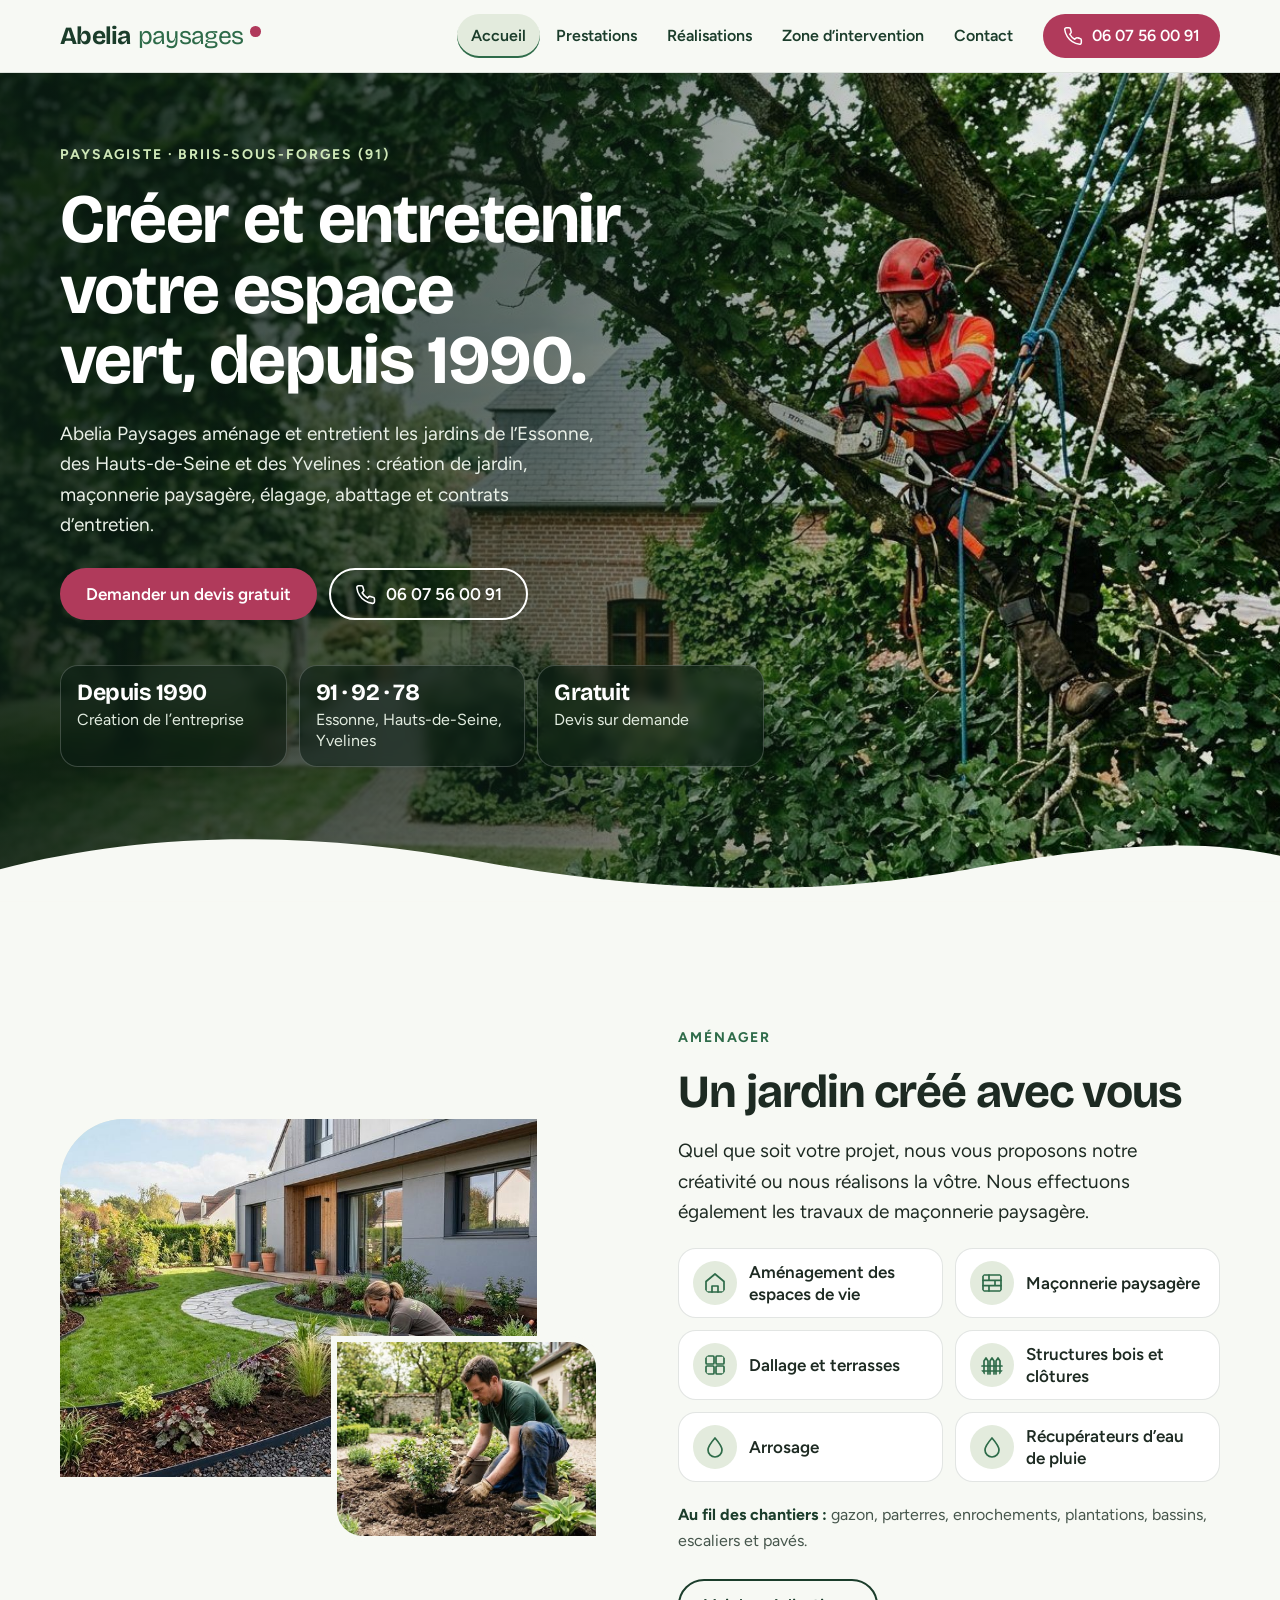
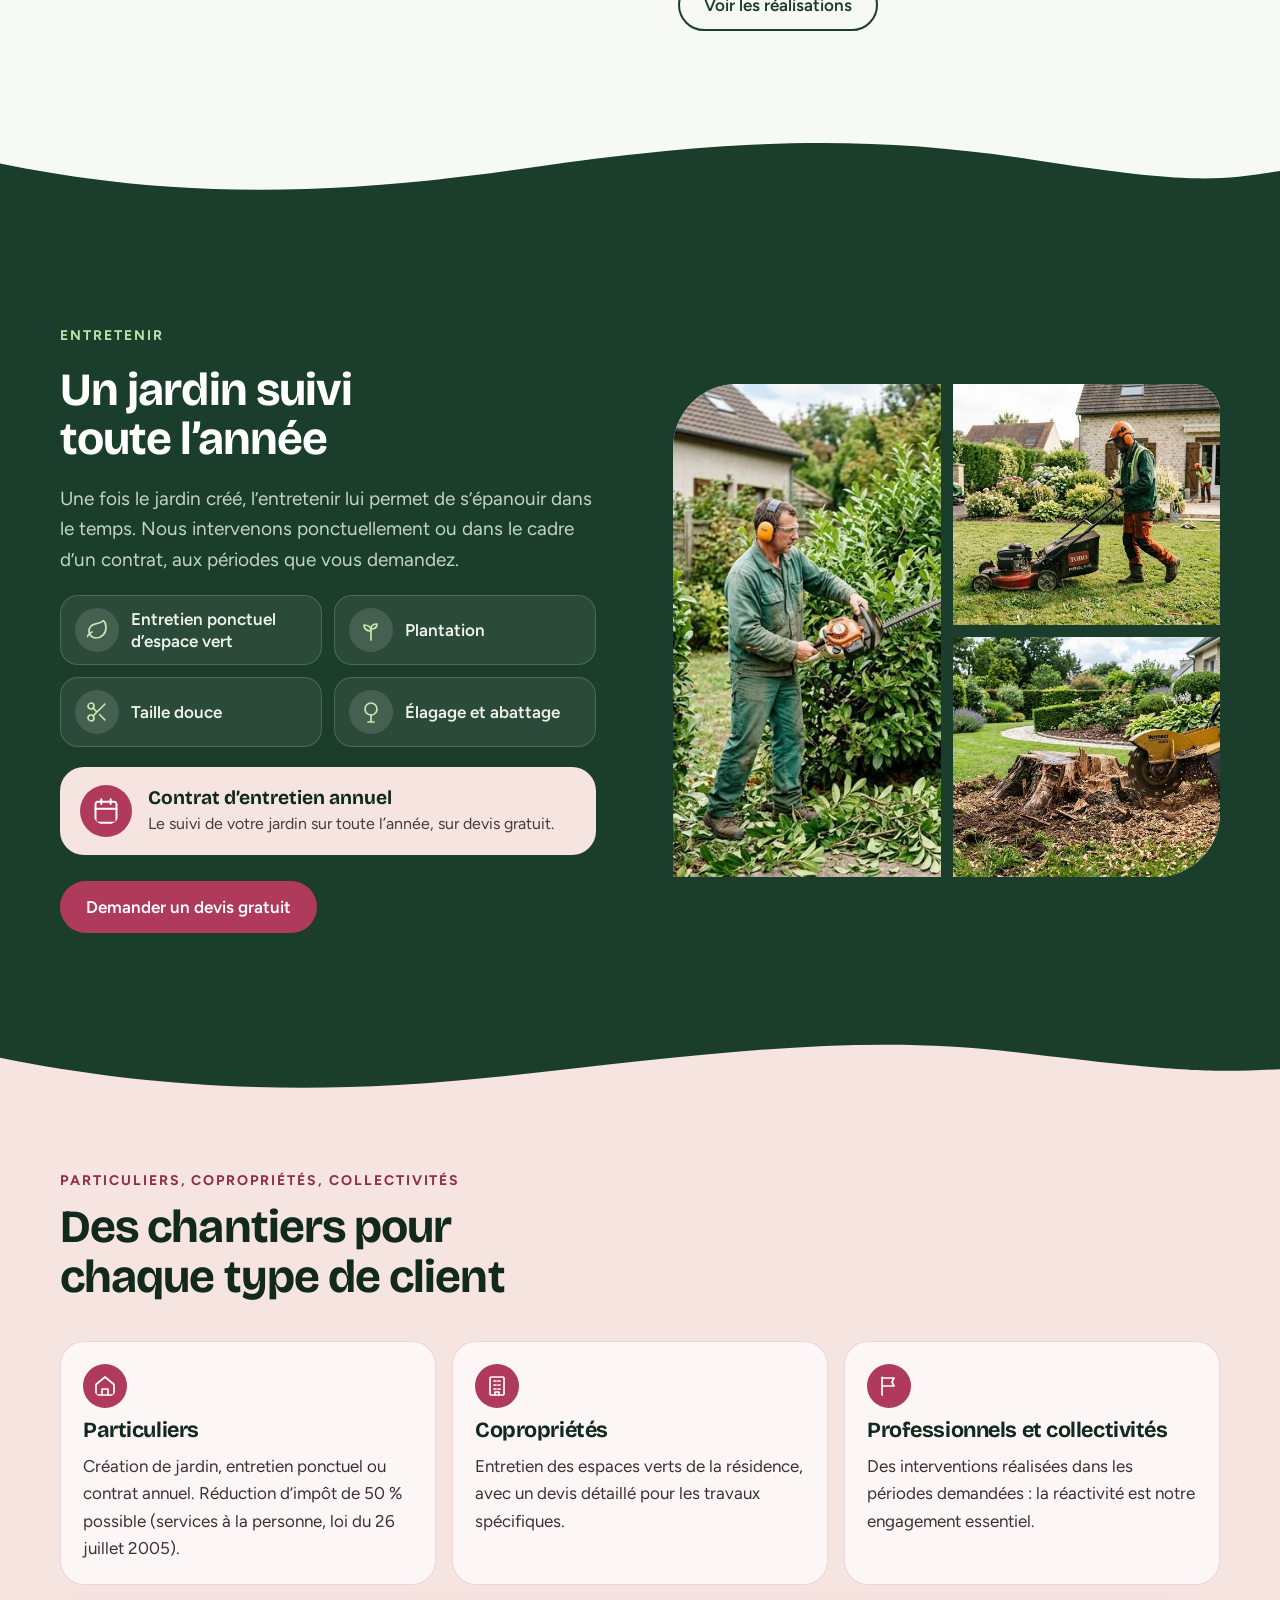
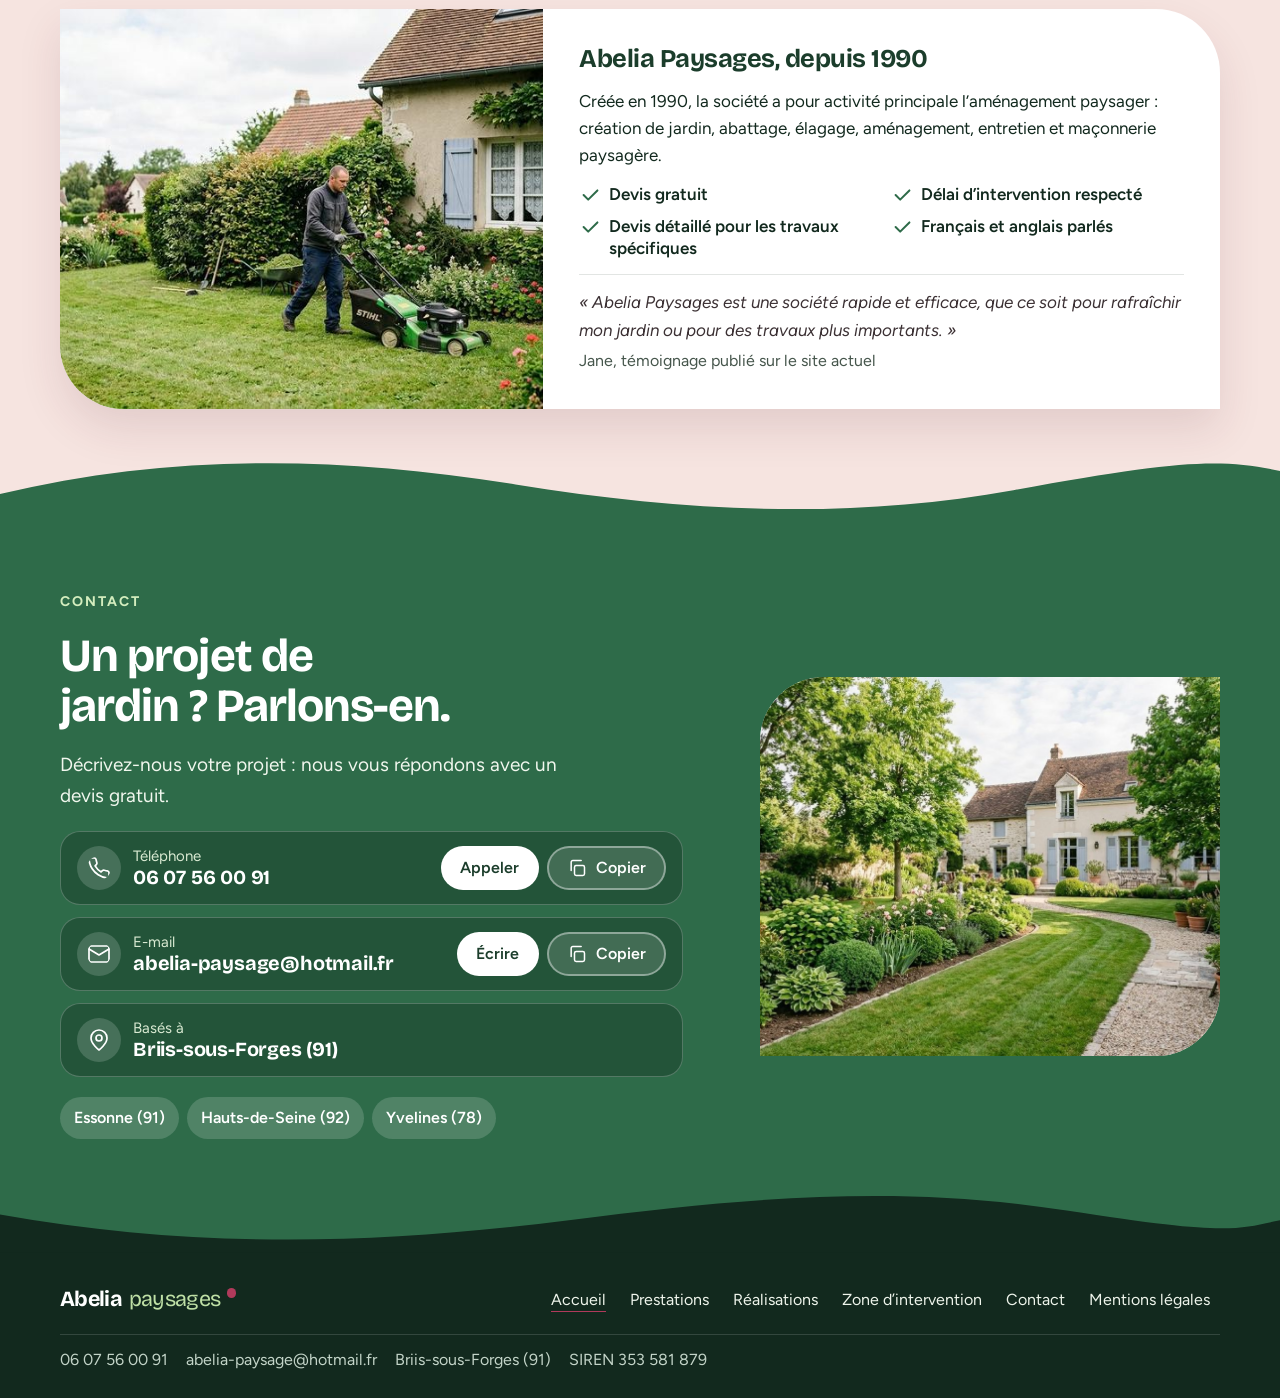
==== index.html @ 3647a084 "Maquette complète Abelia Paysages : 6 pages, CSS/JS partagés, images optimisées, générateur outils/b" ====
<!doctype html>
<html lang="fr">
<head>
<meta charset="utf-8">
<meta name="viewport" content="width=device-width,initial-scale=1">
<title>Abelia Paysages | Paysagiste à Briis-sous-Forges (91) depuis 1990</title>
<meta name="description" content="Abelia Paysages, paysagiste à Briis-sous-Forges (91) depuis 1990 : création de jardin, maçonnerie paysagère, entretien, élagage et abattage en Essonne, Hauts-de-Seine et Yvelines.">
<link rel="icon" href="favicon.svg" type="image/svg+xml">
<link rel="preconnect" href="https://fonts.googleapis.com">
<link rel="preconnect" href="https://fonts.gstatic.com" crossorigin>
<link rel="stylesheet" href="https://fonts.googleapis.com/css2?family=Bricolage+Grotesque:opsz,wght@12..96,400..800&amp;family=Figtree:wght@400;500;600;700&amp;display=swap">
<link rel="stylesheet" href="style.css">
</head>
<body>
<svg width="0" height="0" style="position:absolute" aria-hidden="true" focusable="false">
  <symbol id="i-phone" viewBox="0 0 24 24"><path d="M22 16.9v3a2 2 0 0 1-2.2 2 19.8 19.8 0 0 1-8.6-3.1 19.5 19.5 0 0 1-6-6A19.8 19.8 0 0 1 2.1 4.2 2 2 0 0 1 4.1 2h3a2 2 0 0 1 2 1.7c.1 1 .4 1.9.7 2.8a2 2 0 0 1-.5 2.1L8.1 9.9a16 16 0 0 0 6 6l1.3-1.3a2 2 0 0 1 2.1-.4c.9.3 1.8.6 2.8.7a2 2 0 0 1 1.7 2z"/></symbol>
  <symbol id="i-mail" viewBox="0 0 24 24"><rect x="2" y="4" width="20" height="16" rx="2"/><path d="m22 7-10 6L2 7"/></symbol>
  <symbol id="i-pin" viewBox="0 0 24 24"><path d="M20 10c0 6-8 12-8 12S4 16 4 10a8 8 0 0 1 16 0z"/><circle cx="12" cy="10" r="3"/></symbol>
  <symbol id="i-drop" viewBox="0 0 24 24"><path d="M12 22a7 7 0 0 0 7-7c0-4-7-12-7-12S5 11 5 15a7 7 0 0 0 7 7z"/></symbol>
  <symbol id="i-tree" viewBox="0 0 24 24"><circle cx="12" cy="9" r="6"/><path d="M12 15v7M9 22h6"/></symbol>
  <symbol id="i-sprout" viewBox="0 0 24 24"><path d="M12 22v-9"/><path d="M12 13c0-4-3-6-7-6 0 4 3 6 7 6z"/><path d="M12 11c0-3 2-5 6-5 0 3-2 5-6 5z"/></symbol>
  <symbol id="i-bricks" viewBox="0 0 24 24"><rect x="3" y="4" width="18" height="16" rx="1"/><path d="M3 9.3h18M3 14.7h18M9 4v5.3M15 9.3v5.4M9 14.7V20"/></symbol>
  <symbol id="i-tiles" viewBox="0 0 24 24"><rect x="3" y="3" width="8" height="8" rx="1"/><rect x="13" y="3" width="8" height="8" rx="1"/><rect x="3" y="13" width="8" height="8" rx="1"/><rect x="13" y="13" width="8" height="8" rx="1"/></symbol>
  <symbol id="i-fence" viewBox="0 0 24 24"><path d="M4 21V8l2-3 2 3v13M10 21V8l2-3 2 3v13M16 21V8l2-3 2 3v13M2 13h20M2 18h20"/></symbol>
  <symbol id="i-house" viewBox="0 0 24 24"><path d="M3 10.5 12 3l9 7.5V21H3z"/><path d="M9 21v-6h6v6"/></symbol>
  <symbol id="i-scissors" viewBox="0 0 24 24"><circle cx="6" cy="6" r="3"/><circle cx="6" cy="18" r="3"/><path d="M20 4 8.1 15.9M14.5 14.5 20 20M8.1 8.1 12 12"/></symbol>
  <symbol id="i-leaf" viewBox="0 0 24 24"><path d="M11 20A7 7 0 0 1 9.8 6.1C15.5 5 17 4.5 19 2c1 2 2 4.2 2 8 0 5.5-4.8 10-10 10z"/><path d="M2 21c0-3 1.9-5.6 5-7"/></symbol>
  <symbol id="i-cal" viewBox="0 0 24 24"><rect x="3" y="4" width="18" height="18" rx="2"/><path d="M16 2v4M8 2v4M3 10h18"/></symbol>
  <symbol id="i-check" viewBox="0 0 24 24"><path d="m5 12 5 5L20 7"/></symbol>
  <symbol id="i-copy" viewBox="0 0 24 24"><rect x="9" y="9" width="12" height="12" rx="2"/><path d="M5 15V5a2 2 0 0 1 2-2h10"/></symbol>
  <symbol id="i-arrow" viewBox="0 0 24 24"><path d="M5 12h14M13 6l6 6-6 6"/></symbol>
  <symbol id="i-building" viewBox="0 0 24 24"><rect x="5" y="3" width="14" height="18" rx="1"/><path d="M9 7h2M13 7h2M9 11h2M13 11h2M9 15h2M13 15h2M10 21v-3h4v3"/></symbol>
  <symbol id="i-flag" viewBox="0 0 24 24"><path d="M5 22V3M5 4h12l-2 4 2 4H5"/></symbol>
</svg>

<header class="hdr">
  <div class="wrap hdr__in">
    <a class="logo" href="https://webaunet.github.io/ABELIA-PAYSAGES/" aria-label="Abelia Paysages, accueil"><b>Abelia</b><span>paysages</span><i aria-hidden="true"></i></a>
    <nav class="nav" id="nav" aria-label="Navigation principale">
      <a href="index.html" aria-current="page">Accueil</a>
      <a href="prestations.html">Prestations</a>
      <a href="realisations.html">Réalisations</a>
      <a href="zone-intervention.html">Zone d’intervention</a>
      <a href="contact.html">Contact</a>
    </nav>
    <a class="btn btn--rose btn--sm hdr__cta" href="tel:+33607560091" aria-label="Appeler Abelia Paysages au 06 07 56 00 91">
      <svg class="ico" aria-hidden="true"><use href="#i-phone"/></svg><span class="cta-num">06 07 56 00 91</span><span class="cta-lbl">Appeler</span>
    </a>
    <button class="burger" id="burger" type="button" aria-expanded="false" aria-controls="nav" aria-label="Ouvrir le menu"><span></span></button>
  </div>
</header>

<main id="accueil">
  <!-- 1. Hero -->
  <section class="hero" aria-labelledby="h1">
    <img class="hero__img" src="images/hero-elagage-chene.jpg" width="1376" height="768" fetchpriority="high" alt="Un élagueur-grimpeur casqué, en tenue orange et encordé, tronçonne une branche dans un grand chêne au-dessus d’un jardin résidentiel.">
    <div class="wrap hero__in">
      <div class="hero__copy">
        <p class="eyebrow">Paysagiste · Briis-sous-Forges (91)</p>
        <h1 id="h1">Créer et entretenir votre espace vert, depuis 1990.</h1>
        <p class="lead">Abelia Paysages aménage et entretient les jardins de l’Essonne, des Hauts-de-Seine et des Yvelines : création de jardin, maçonnerie paysagère, élagage, abattage et contrats d’entretien.</p>
        <div class="actions">
          <a class="btn btn--rose" href="#contact">Demander un devis gratuit</a>
          <a class="btn btn--line" href="tel:+33607560091"><svg class="ico" aria-hidden="true"><use href="#i-phone"/></svg>06 07 56 00 91</a>
        </div>
      </div>
      <ul class="facts" aria-label="L’entreprise en bref">
        <li class="fact"><b>Depuis 1990</b><span>Création de l’entreprise</span></li>
        <li class="fact"><b>91 · 92 · 78</b><span>Essonne, Hauts-de-Seine, Yvelines</span></li>
        <li class="fact"><b>Gratuit</b><span>Devis sur demande</span></li>
      </ul>
    </div>
    <svg class="wave" viewBox="0 0 1440 80" preserveAspectRatio="none" aria-hidden="true"><path d="M0 46C170 6 350 6 540 38s370 38 550 8 270-30 350-14V80H0z"/></svg>
  </section>

  <!-- 2. Aménager -->
  <section class="sec s-amenager" id="amenager" aria-labelledby="h-amenager">
    <div class="wrap split">
      <div class="stack">
        <figure class="photo stack__main" style="margin:0"><img src="images/creation-espace-vert.jpg" width="1000" height="545" loading="lazy" alt="Une paysagiste plante dans un massif bordé d’une allée de gravier et d’une pelouse aux contours courbes, devant une maison contemporaine."></figure>
        <figure class="photo stack__small" style="margin:0"><img src="images/plantation.jpg" width="800" height="437" loading="lazy" alt="Un jardinier met en terre un arbuste dans un massif, avec des gants de travail et une plante vivace à ses côtés."></figure>
      </div>
      <div class="copy">
        <p class="eyebrow">Aménager</p>
        <h2 id="h-amenager">Un jardin créé avec vous</h2>
        <p class="lead">Quel que soit votre projet, nous vous proposons notre créativité ou nous réalisons la vôtre. Nous effectuons également les travaux de maçonnerie paysagère.</p>
        <ul class="tiles">
          <li class="tile"><svg class="ico" aria-hidden="true"><use href="#i-house"/></svg>Aménagement des espaces de vie</li>
          <li class="tile"><svg class="ico" aria-hidden="true"><use href="#i-bricks"/></svg>Maçonnerie paysagère</li>
          <li class="tile"><svg class="ico" aria-hidden="true"><use href="#i-tiles"/></svg>Dallage et terrasses</li>
          <li class="tile"><svg class="ico" aria-hidden="true"><use href="#i-fence"/></svg>Structures bois et clôtures</li>
          <li class="tile"><svg class="ico" aria-hidden="true"><use href="#i-drop"/></svg>Arrosage</li>
          <li class="tile"><svg class="ico" aria-hidden="true"><use href="#i-drop"/></svg>Récupérateurs d’eau de pluie</li>
        </ul>
        <p class="also"><b>Au fil des chantiers :</b> gazon, parterres, enrochements, plantations, bassins, escaliers et pavés.</p>
        <div class="actions">
          <a class="btn btn--ink" href="realisations.html">Voir les réalisations</a>
        </div>
      </div>
    </div>
    <svg class="wave" viewBox="0 0 1440 80" preserveAspectRatio="none" aria-hidden="true"><path d="M0 40C200 78 380 74 600 44s380-34 560-8 210 22 280 12V80H0z"/></svg>
  </section>

  <!-- 3. Entretenir -->
  <section class="sec s-entretenir on-dark" id="entretenir" aria-labelledby="h-entretenir">
    <div class="wrap split">
      <div class="copy">
        <p class="eyebrow">Entretenir</p>
        <h2 id="h-entretenir">Un jardin suivi toute l’année</h2>
        <p class="lead">Une fois le jardin créé, l’entretenir lui permet de s’épanouir dans le temps. Nous intervenons ponctuellement ou dans le cadre d’un contrat, aux périodes que vous demandez.</p>
        <ul class="tiles">
          <li class="tile"><svg class="ico" aria-hidden="true"><use href="#i-leaf"/></svg>Entretien ponctuel d’espace vert</li>
          <li class="tile"><svg class="ico" aria-hidden="true"><use href="#i-sprout"/></svg>Plantation</li>
          <li class="tile"><svg class="ico" aria-hidden="true"><use href="#i-scissors"/></svg>Taille douce</li>
          <li class="tile"><svg class="ico" aria-hidden="true"><use href="#i-tree"/></svg>Élagage et abattage</li>
        </ul>
        <div class="contract">
          <svg class="ico" aria-hidden="true"><use href="#i-cal"/></svg>
          <div><b>Contrat d’entretien annuel</b><span>Le suivi de votre jardin sur toute l’année, sur devis gratuit.</span></div>
        </div>
        <div class="actions">
          <a class="btn btn--rose" href="#contact">Demander un devis gratuit</a>
        </div>
      </div>
      <div class="mosaic">
        <figure class="photo" style="margin:0"><img src="images/taille-haies.jpg" width="800" height="597" loading="lazy" alt="Un jardinier équipé d’un casque antibruit taille une haie de laurier au taille-haie, une maison en pierre en arrière-plan."></figure>
        <figure class="photo" style="margin:0"><img src="images/entretien-general.jpg" width="800" height="447" loading="lazy" alt="Un jardinier en tenue de protection tond une pelouse devant une maison en pierre ; des tondeuses autoportées attendent plus loin."></figure>
        <figure class="photo" style="margin:0"><img src="images/dessouchage.jpg" width="800" height="436" loading="lazy" alt="Une souche d’arbre est broyée par une machine jaune au milieu d’un jardin fleuri, un ouvrier en gilet jaune à côté."></figure>
      </div>
    </div>
    <svg class="wave" viewBox="0 0 1440 80" preserveAspectRatio="none" aria-hidden="true"><path d="M0 34c160 30 340 42 560 20s400-46 580-26 220 22 300 18V80H0z"/></svg>
  </section>

  <!-- 4. Pour qui / À propos -->
  <section class="sec s-pour" id="a-propos" aria-labelledby="h-pour">
    <div class="wrap">
      <div class="head">
        <p class="eyebrow">Particuliers, copropriétés, collectivités</p>
        <h2 id="h-pour">Des chantiers pour chaque type de client</h2>
      </div>
      <ul class="cards">
        <li class="card"><svg class="ico" aria-hidden="true"><use href="#i-house"/></svg><h3>Particuliers</h3><p>Création de jardin, entretien ponctuel ou contrat annuel. Réduction d’impôt de 50 % possible (services à la personne, loi du 26 juillet 2005).</p></li>
        <li class="card"><svg class="ico" aria-hidden="true"><use href="#i-building"/></svg><h3>Copropriétés</h3><p>Entretien des espaces verts de la résidence, avec un devis détaillé pour les travaux spécifiques.</p></li>
        <li class="card"><svg class="ico" aria-hidden="true"><use href="#i-flag"/></svg><h3>Professionnels et collectivités</h3><p>Des interventions réalisées dans les périodes demandées : la réactivité est notre engagement essentiel.</p></li>
      </ul>
      <article class="about">
        <figure class="photo" style="margin:0"><img src="images/tonte.jpg" width="800" height="447" loading="lazy" alt="Un jardinier tond une pelouse bordée de massifs fleuris, devant une maison aux volets bleus."></figure>
        <div class="about__body">
          <h3>Abelia Paysages, depuis 1990</h3>
          <p>Créée en 1990, la société a pour activité principale l’aménagement paysager : création de jardin, abattage, élagage, aménagement, entretien et maçonnerie paysagère.</p>
          <ul class="checks">
            <li><svg class="ico" aria-hidden="true"><use href="#i-check"/></svg>Devis gratuit</li>
            <li><svg class="ico" aria-hidden="true"><use href="#i-check"/></svg>Délai d’intervention respecté</li>
            <li><svg class="ico" aria-hidden="true"><use href="#i-check"/></svg>Devis détaillé pour les travaux spécifiques</li>
            <li><svg class="ico" aria-hidden="true"><use href="#i-check"/></svg>Français et anglais parlés</li>
          </ul>
          <blockquote class="quote">
            <p>« Abelia Paysages est une société rapide et efficace, que ce soit pour rafraîchir mon jardin ou pour des travaux plus importants. »</p>
            <footer>Jane, témoignage publié sur le site actuel</footer>
          </blockquote>
        </div>
      </article>
    </div>
    <svg class="wave" viewBox="0 0 1440 80" preserveAspectRatio="none" aria-hidden="true"><path d="M0 50C190 8 380 10 580 40s380 36 560 6 230-34 300-20V80H0z"/></svg>
  </section>

  <!-- 5. Contact -->
  <section class="sec s-contact on-dark" id="contact" aria-labelledby="h-contact" style="min-height:auto">
    <div class="wrap split">
      <div class="copy">
        <p class="eyebrow">Contact</p>
        <h2 id="h-contact">Un projet de jardin&nbsp;? Parlons-en.</h2>
        <p class="lead">Décrivez-nous votre projet : nous vous répondons avec un devis gratuit.</p>
        <div class="lines">
          <div class="line">
            <div class="line__id"><svg class="ico" aria-hidden="true"><use href="#i-phone"/></svg><div><small>Téléphone</small><strong id="tel-txt">06 07 56 00 91</strong></div></div>
            <div class="line__act">
              <a class="btn btn--white btn--sm" href="tel:+33607560091">Appeler</a>
              <button class="btn btn--glass btn--sm" type="button" data-copy="06 07 56 00 91" data-label="Copier"><svg class="ico" aria-hidden="true"><use href="#i-copy"/></svg><span>Copier</span></button>
            </div>
          </div>
          <div class="line">
            <div class="line__id"><svg class="ico" aria-hidden="true"><use href="#i-mail"/></svg><div><small>E-mail</small><strong>abelia-paysage@hotmail.fr</strong></div></div>
            <div class="line__act">
              <a class="btn btn--white btn--sm" href="mailto:abelia-paysage@hotmail.fr?subject=Demande%20de%20devis&amp;body=Bonjour%2C%0A%0AJe%20souhaite%20un%20devis%20pour%20%3A%0A%0ACommune%20%3A%0AT%C3%A9l%C3%A9phone%20%3A%0A">Écrire</a>
              <button class="btn btn--glass btn--sm" type="button" data-copy="abelia-paysage@hotmail.fr" data-label="Copier"><svg class="ico" aria-hidden="true"><use href="#i-copy"/></svg><span>Copier</span></button>
            </div>
          </div>
          <div class="line">
            <div class="line__id"><svg class="ico" aria-hidden="true"><use href="#i-pin"/></svg><div><small>Basés à</small><strong>Briis-sous-Forges (91)</strong></div></div>
          </div>
        </div>
        <ul class="zone" aria-label="Zone d’intervention">
          <li>Essonne (91)</li><li>Hauts-de-Seine (92)</li><li>Yvelines (78)</li>
        </ul>
      </div>
      <figure class="photo contact__ph" style="margin:0"><img src="images/entretien-jardin.jpg" width="1400" height="764" loading="lazy" alt="Un jardin soigné : allée de gravier bordée de massifs fleuris et d’une pelouse rayée, menant à une maison en pierre entourée d’arbres."></figure>
    </div>
    <svg class="wave" viewBox="0 0 1440 80" preserveAspectRatio="none" aria-hidden="true"><path d="M0 40C220 76 420 72 640 46s380-36 560-10 190 20 240 10V80H0z"/></svg>
  </section>
</main>

<footer class="ftr on-dark">
  <div class="wrap ftr__in">
    <a class="logo" href="https://webaunet.github.io/ABELIA-PAYSAGES/" aria-label="Abelia Paysages, accueil"><b>Abelia</b><span>paysages</span><i aria-hidden="true"></i></a>
    <nav class="ftr__links" aria-label="Liens du pied de page"><a href="index.html" aria-current="page">Accueil</a><a href="prestations.html">Prestations</a><a href="realisations.html">Réalisations</a><a href="zone-intervention.html">Zone d’intervention</a><a href="contact.html">Contact</a><a href="mentions-legales.html">Mentions légales</a></nav>
    <p class="ftr__meta"><span class="m-hide">06 07 56 00 91</span><span>abelia-paysage@hotmail.fr</span><span>Briis-sous-Forges (91)</span><span class="m-hide">SIREN 353 581 879</span></p>
  </div>
</footer>

<div class="toast" id="toast" role="status" aria-live="polite"></div>
<script src="script.js" defer></script>
</body>
</html>
---- style.css ----
/* Concept : paysagiste de proximité. Vert forêt + rose d'abélia, cadres photo à coins en feuille, bandes ondulées entre sections. */
:root{
  --ink:#12291E; --forest:#1B3D2B; --leaf:#2E6B49; --sage:#E3EBDD; --paper:#F7F9F4; --blush:#F6E4E0;
  --rose:#B03A5B; --rose-dark:#8F2D49; --white:#fff;
  --text:#1D2A22; --muted:#46564C; --line:rgba(18,41,30,.12);
  --on-dark:#EEF4EB; --on-dark-muted:#C3D4C8; --focus:#8F2D49;
  --font-display:"Bricolage Grotesque","Trebuchet MS",system-ui,sans-serif;
  --font-body:"Figtree",system-ui,-apple-system,"Segoe UI",sans-serif;
  --hdr:72px; --leaf-r:clamp(28px,5vw,72px); --wave-h:clamp(40px,6vw,90px);
  --gut:max(clamp(16px,4vw,40px),env(safe-area-inset-left,0px));
  --gut-r:max(clamp(16px,4vw,40px),env(safe-area-inset-right,0px));
  color-scheme:light;
}
*,*::before,*::after{box-sizing:border-box}
html{scroll-behavior:smooth}
@media (prefers-reduced-motion:reduce){html{scroll-behavior:auto}*{transition:none!important}}
body{margin:0;background:var(--paper);color:var(--text);font:400 1.0625rem/1.6 var(--font-body);-webkit-font-smoothing:antialiased;overflow-x:clip}
body::before{content:"";position:fixed;inset:0 0 auto;height:env(safe-area-inset-top,0px);z-index:60;background:var(--paper)}
img{display:block;max-width:100%;height:auto}
a{color:inherit}
h1,h2,h3{font-family:var(--font-display);font-optical-sizing:auto;margin:0;text-wrap:balance;letter-spacing:-.02em}
p{margin:0}
ul{margin:0;padding:0;list-style:none}
:focus-visible{outline:3px solid var(--focus);outline-offset:3px;border-radius:6px}
.on-dark{--focus:#F6C3D1}
.wrap{width:100%;max-width:1240px;margin-inline:auto;padding-left:var(--gut);padding-right:var(--gut-r)}
.ico{width:1.25em;height:1.25em;flex:none;fill:none;stroke:currentColor;stroke-width:1.8;stroke-linecap:round;stroke-linejoin:round}

/* Boutons */
.btn{display:inline-flex;align-items:center;justify-content:center;gap:.6em;min-height:52px;padding:0 1.5rem;border-radius:999px;border:2px solid transparent;font:600 1.0625rem/1 var(--font-body);text-decoration:none;cursor:pointer;transition:background .18s,color .18s,border-color .18s,transform .18s}
.btn--rose{background:var(--rose);color:#fff}
.btn--rose:hover{background:var(--rose-dark)}
.btn--line{border-color:currentColor;background:transparent}
.btn--line:hover{background:rgba(255,255,255,.14)}
.btn--ink{border-color:var(--forest);color:var(--forest);background:transparent}
.btn--ink:hover{background:var(--forest);color:#fff}
.btn--sm{min-height:44px;padding:0 1.1rem;font-size:1rem}
.btn:active{transform:translateY(1px)}

/* En-tête */
.hdr{position:sticky;top:env(safe-area-inset-top,0px);z-index:50;background:rgba(247,249,244,.96);backdrop-filter:blur(8px);-webkit-backdrop-filter:blur(8px);border-bottom:1px solid var(--line)}
.hdr__in{display:flex;align-items:center;gap:16px;height:var(--hdr)}
.logo{min-width:0;display:inline-flex;align-items:baseline;gap:.3em;font:700 1.55rem/1 var(--font-display);letter-spacing:-.03em;color:var(--forest);text-decoration:none;min-height:44px;align-items:center}
.logo b{font-weight:700}
.logo span{font-weight:400;color:var(--leaf)}
.logo i{width:.42em;height:.42em;border-radius:50%;background:var(--rose);align-self:flex-start;margin-top:.5em}
.nav{margin-left:auto;display:flex;gap:2px}
.nav a{display:inline-flex;align-items:center;min-height:44px;padding:0 14px;border-radius:999px;font-weight:600;font-size:1rem;color:var(--forest);text-decoration:none;transition:background .15s}
.nav a:hover{background:rgba(46,107,73,.12)}
.nav a[aria-current="page"]{background:var(--sage);box-shadow:inset 0 -2px 0 var(--leaf)}
.hdr__cta{white-space:nowrap}
.burger{display:none;width:48px;height:48px;border:1px solid var(--line);border-radius:50%;background:#fff;cursor:pointer;align-items:center;justify-content:center;padding:0}
.burger span,.burger span::before,.burger span::after{display:block;width:20px;height:2px;background:var(--forest);border-radius:2px;transition:transform .2s,opacity .2s}
.burger span{position:relative}
.burger span::before,.burger span::after{content:"";position:absolute;left:0}
.burger span::before{top:-6px}.burger span::after{top:6px}
.burger[aria-expanded="true"] span{background:transparent}
.burger[aria-expanded="true"] span::before{transform:translateY(6px) rotate(45deg)}
.burger[aria-expanded="true"] span::after{transform:translateY(-6px) rotate(-45deg)}
@media (max-width:980px){
  .hdr__cta{margin-left:auto}
  .burger{display:inline-flex}
  .nav{display:none;position:absolute;left:0;right:0;top:100%;flex-direction:column;gap:0;margin:0;background:var(--paper);padding:8px var(--gut-r) 16px var(--gut);border-bottom:1px solid var(--line);box-shadow:0 18px 30px rgba(18,41,30,.12)}
  .nav.is-open{display:flex}
  .nav a{min-height:52px;font-size:1.125rem;border-radius:12px;padding:0 14px}
}
@media (max-width:560px){.cta-num{display:none}}
@media (max-width:480px){.hdr__in{gap:8px}.logo{font-size:1.3rem}.hdr__cta{padding:0 .9rem}}
@media (min-width:561px){.cta-lbl{display:none}}

/* Sections */
.sec{position:relative;min-height:100svh;display:flex;flex-direction:column;justify-content:center;padding-block:clamp(40px,8vh,112px) calc(var(--wave-h) + clamp(24px,4vh,64px));overflow-x:clip;scroll-margin-top:var(--hdr)}
.wave{position:absolute;left:0;bottom:-1px;width:100%;height:var(--wave-h);fill:var(--next);display:block;pointer-events:none}
.eyebrow{font:700 .875rem/1.2 var(--font-body);letter-spacing:.14em;text-transform:uppercase;color:var(--leaf)}
.on-dark .eyebrow{color:#BFE0A6}
h2{font-size:clamp(2rem,3.6vw,3.15rem);line-height:1.08;font-weight:700}
.lead{font-size:1.1875rem;max-width:34rem}
.split{display:grid;grid-template-columns:minmax(0,1fr) minmax(0,1fr);gap:clamp(32px,6vw,88px);align-items:center}
.copy{display:flex;flex-direction:column;gap:20px;min-width:0}
.actions{display:flex;flex-wrap:wrap;gap:12px;margin-top:6px}
.photo{position:relative;overflow:hidden;background:var(--sage)}
.photo img{width:100%;height:100%;object-fit:cover}
@media (max-width:820px){.split{grid-template-columns:minmax(0,1fr)}}

/* Hero */
.hero{position:relative;min-height:calc(100svh - var(--hdr));display:flex;align-items:center;color:#fff;overflow-x:clip;padding-block:56px calc(var(--wave-h) + 40px);--next:var(--paper);--focus:#F6C3D1}
.hero__img{position:absolute;inset:0;width:100%;height:100%;object-fit:cover;object-position:73% 36%}
.hero .wave{z-index:3}
.hero::before{content:"";position:absolute;inset:0;z-index:1;background:linear-gradient(90deg,rgba(10,28,19,.86) 0%,rgba(10,28,19,.62) 42%,rgba(10,28,19,.08) 78%)}
.hero__in{position:relative;z-index:2;display:flex;flex-direction:column;gap:clamp(28px,5vh,56px)}
.hero__copy{display:flex;flex-direction:column;gap:22px;max-width:40rem}
.hero .eyebrow{color:#CFE8B8}
h1{font-size:clamp(2.4rem,5.4vw,4.6rem);line-height:1.02;font-weight:700}
.hero p.lead{color:#EAF1E8}
.facts{display:grid;grid-template-columns:repeat(3,minmax(0,1fr));gap:12px;max-width:44rem}
.fact{padding:14px 16px;border-radius:18px;background:rgba(10,28,19,.55);border:1px solid rgba(255,255,255,.2);backdrop-filter:blur(6px);-webkit-backdrop-filter:blur(6px)}
.fact b{display:block;font:700 1.45rem/1.1 var(--font-display);letter-spacing:-.02em}
.fact span{display:block;margin-top:4px;font-size:1rem;line-height:1.3;color:#E2ECE0}
@media (max-width:700px){
  .hero::before{background:linear-gradient(180deg,rgba(10,28,19,.55) 0%,rgba(10,28,19,.8) 55%,rgba(10,28,19,.9) 100%)}
  .hero__img{object-position:78% 30%}
  .facts{gap:8px}.fact{padding:12px 10px}.fact b{font-size:1.15rem}
}

/* Aménager */
.s-amenager{background:var(--paper);--next:var(--forest)}
.stack{position:relative;padding-bottom:12%;min-width:0}
.stack__main{width:88%;aspect-ratio:4/3;border-radius:var(--leaf-r) 0 var(--leaf-r) 0}
.stack__main img{object-position:72% 50%}
.stack__small{position:absolute;right:0;bottom:0;width:50%;aspect-ratio:4/3;border-radius:0 32px 0 32px;border:6px solid var(--paper);box-sizing:content-box;max-width:calc(50% - 12px)}
.stack__small img{object-position:85% 50%}
.tiles{display:grid;grid-template-columns:repeat(2,minmax(0,1fr));gap:12px}
.tile{display:flex;align-items:center;gap:12px;padding:12px 14px;background:#fff;border:1px solid var(--line);border-radius:18px;font-weight:600;line-height:1.3;min-width:0}
.tile .ico{width:44px;height:44px;padding:10px;border-radius:50%;background:var(--sage);color:var(--leaf);stroke-width:1.7}
.also{font-size:1rem;color:var(--muted);max-width:34rem}
.also b{color:var(--forest)}
@media (max-width:460px){.tiles{grid-template-columns:minmax(0,1fr)}}

/* Entretenir */
.s-entretenir{background:var(--forest);color:var(--on-dark);--next:var(--blush)}
.s-entretenir h2{color:#fff}
.s-entretenir .lead{color:var(--on-dark-muted)}
.s-entretenir .tile{background:rgba(255,255,255,.07);border-color:rgba(255,255,255,.16);color:var(--on-dark)}
.s-entretenir .tile .ico{background:rgba(255,255,255,.12);color:#C9E7B0}
.contract{display:flex;gap:16px;align-items:center;padding:18px 20px;border-radius:24px;background:var(--blush);color:var(--ink)}
.contract .ico{width:52px;height:52px;padding:12px;border-radius:50%;background:var(--rose);color:#fff;stroke-width:1.7}
.contract b{display:block;font:700 1.2rem/1.2 var(--font-display);color:var(--ink)}
.contract span{display:block;margin-top:2px;font-size:1rem;color:#4A3A3D}
.mosaic{display:grid;grid-template-columns:1fr 1fr;grid-template-rows:1fr 1fr;gap:12px;aspect-ratio:1/.9;min-width:0}
.mosaic .photo:nth-child(1){grid-row:1/3;border-radius:var(--leaf-r) 0 0 0}
.mosaic .photo:nth-child(1) img{object-position:34% 50%}
.mosaic .photo:nth-child(2){border-radius:0 28px 0 0}
.mosaic .photo:nth-child(2) img{object-position:68% 50%}
.mosaic .photo:nth-child(3){border-radius:0 0 var(--leaf-r) 0}
.mosaic .photo:nth-child(3) img{object-position:68% 50%}
@media (min-width:821px){.s-entretenir .split{grid-template-columns:minmax(0,1fr) minmax(0,1.02fr)}}
@media (max-width:820px){.s-entretenir .mosaic{order:-1}}

/* Pour qui */
.s-pour{background:var(--blush);color:var(--ink);--next:var(--leaf);--focus:var(--rose-dark)}
.s-pour .eyebrow{color:var(--rose-dark)}
.head{display:flex;flex-direction:column;gap:12px;max-width:44rem;margin-bottom:clamp(24px,4vw,40px)}
.cards{display:grid;grid-template-columns:repeat(3,minmax(0,1fr));gap:16px;margin-bottom:clamp(16px,2.5vw,24px)}
.card{display:flex;flex-direction:column;gap:10px;padding:22px;background:rgba(255,255,255,.7);border:1px solid rgba(143,45,73,.16);border-radius:24px}
.card .ico{width:44px;height:44px;padding:10px;border-radius:50%;background:var(--rose);color:#fff;stroke-width:1.7}
.card h3{font-size:1.35rem;line-height:1.15;font-weight:700}
.card p{font-size:1.0625rem;color:#3B3033}
.about{display:grid;grid-template-columns:minmax(0,5fr) minmax(0,7fr);background:#fff;border-radius:0 var(--leaf-r) 0 var(--leaf-r);overflow:hidden;box-shadow:0 20px 44px rgba(90,30,50,.12)}
.about .photo{min-height:260px;border-radius:0}
.about .photo img{object-position:70% 50%}
.about__body{display:flex;flex-direction:column;gap:14px;padding:clamp(22px,3vw,36px);min-width:0}
.about h3{font-size:1.6rem;line-height:1.12;font-weight:700;color:var(--forest)}
.checks{display:grid;grid-template-columns:repeat(2,minmax(0,1fr));gap:8px 18px}
.checks li{display:flex;gap:8px;align-items:flex-start;font-weight:600;line-height:1.35}
.checks .ico{color:var(--leaf);width:1.3em;height:1.3em;margin-top:.08em;stroke-width:2.2}
.quote{margin:0;padding-top:14px;border-top:1px solid var(--line);color:#3B3033}
.quote p{font-style:italic}
.quote footer{margin-top:4px;font-size:1rem;color:var(--muted)}
@media (max-width:820px){.cards{grid-template-columns:minmax(0,1fr)}.about{grid-template-columns:minmax(0,1fr)}.about .photo{min-height:0;aspect-ratio:16/8}}
@media (max-width:520px){.checks{grid-template-columns:minmax(0,1fr)}}

/* Contact */
.s-contact{background:var(--leaf);color:#fff;--next:var(--ink)}
.s-contact h2{color:#fff}
.s-contact .eyebrow{color:#D4EDBE}
.s-contact .lead{color:#F1F7EE}
@media (min-width:821px){.s-contact .split{grid-template-columns:minmax(0,1.15fr) minmax(0,.85fr)}}
.lines{display:flex;flex-direction:column;gap:12px}
.line{display:flex;flex-wrap:wrap;align-items:center;gap:10px 14px;padding:14px 16px;border-radius:20px;background:rgba(10,28,19,.28);border:1px solid rgba(255,255,255,.22)}
.line__id{display:flex;align-items:center;gap:12px;min-width:0;flex:1 1 17rem}
.line__id .ico{width:44px;height:44px;padding:10px;border-radius:50%;background:rgba(255,255,255,.16);stroke-width:1.7}
.line__id small{display:block;font-size:.9375rem;color:#D9EAD2;line-height:1.2}
.line__id strong{display:block;font:700 1.25rem/1.25 var(--font-display);letter-spacing:-.01em;overflow-wrap:anywhere;user-select:all}
.line__act{display:flex;flex-wrap:wrap;gap:8px}
.btn--glass{background:rgba(255,255,255,.14);color:#fff;border-color:rgba(255,255,255,.4)}
.btn--glass:hover{background:rgba(255,255,255,.26)}
.btn--white{background:#fff;color:var(--forest)}
.btn--white:hover{background:var(--sage)}
.zone{display:flex;flex-wrap:wrap;gap:8px}
.zone li{padding:8px 14px;border-radius:999px;background:rgba(255,255,255,.16);font-weight:600;font-size:1rem}
.contact__ph{border-radius:var(--leaf-r) 0 var(--leaf-r) 0;aspect-ratio:4/3.3}
.contact__ph img{object-position:50% 60%}
@media (max-width:820px){.contact__ph{aspect-ratio:16/9}}

/* Pied de page */
.ftr{background:var(--ink);color:var(--on-dark-muted);padding-block:26px calc(26px + env(safe-area-inset-bottom,0px));--focus:#F6C3D1}
.ftr__in{display:flex;flex-wrap:wrap;align-items:center;justify-content:space-between;gap:12px 28px}
.ftr .logo{color:#fff;font-size:1.35rem}
.ftr .logo span{color:#BFE0A6}
.ftr__links{display:flex;flex-wrap:wrap;gap:0 4px}
.ftr__links a{display:inline-flex;align-items:center;min-height:44px;padding:0 10px;text-decoration:none;color:var(--on-dark);font-size:1rem}
.ftr__links a:hover{text-decoration:underline;text-underline-offset:4px}
.ftr__meta{flex-basis:100%;display:flex;flex-wrap:wrap;gap:4px 18px;font-size:1rem;border-top:1px solid rgba(255,255,255,.14);padding-top:12px}
@media (max-width:700px){.ftr{padding-block:14px calc(12px + env(safe-area-inset-bottom,0px))}.ftr__in{gap:4px 12px}.ftr__links{display:grid;grid-template-columns:repeat(3,minmax(0,1fr));flex-basis:100%;order:3}.ftr__links a{min-height:44px;padding:0 6px;font-size:.9375rem;line-height:1.15}.ftr__meta{padding-top:8px;gap:2px 14px;font-size:.9375rem;order:4}.m-hide{display:none}}

/* Notification */
.toast{position:fixed;left:50%;bottom:calc(20px + env(safe-area-inset-bottom,0px));transform:translate(-50%,24px);z-index:80;max-width:min(92vw,30rem);padding:14px 20px;border-radius:16px;background:var(--ink);color:#fff;font-weight:600;box-shadow:0 12px 30px rgba(0,0,0,.28);opacity:0;pointer-events:none;transition:opacity .2s,transform .2s;text-align:center}
.toast.is-on{opacity:1;transform:translate(-50%,0)}
.sr{position:absolute;width:1px;height:1px;overflow:hidden;clip:rect(0 0 0 0);white-space:nowrap}

/* ===== Pages intérieures ===== */
[hidden]{display:none!important}
figure{margin:0}
.bg-paper{background:var(--paper)}
.bg-sage{background:var(--sage)}
.bg-blush{background:var(--blush)}
.bg-forest{background:var(--forest);color:var(--on-dark);--focus:#F6C3D1}
.bg-leaf{background:var(--leaf);color:#fff;--focus:#F6C3D1}
.bg-forest h2,.bg-forest h3,.bg-leaf h2{color:#fff}
.bg-forest .eyebrow{color:#BFE0A6}
.bg-leaf .eyebrow{color:#D4EDBE}
.bg-forest .lead{color:var(--on-dark-muted)}
.bg-leaf .lead{color:#F1F7EE}
.bg-blush .eyebrow{color:var(--rose-dark)}
.bg-blush{--focus:var(--rose-dark)}

/* En-têtes de page */
.phead{position:relative;overflow-x:clip;display:flex;flex-direction:column;justify-content:center;min-height:min(88svh,860px);padding-block:clamp(36px,7vh,88px) calc(var(--wave-h) + clamp(20px,4vh,48px));scroll-margin-top:var(--hdr)}
.phead h1{font-size:clamp(2.3rem,4.6vw,3.9rem);color:var(--forest);line-height:1.04}
.phead .lead{color:var(--muted)}
.cascade{display:grid;gap:12px;min-width:0}
.cascade .photo{width:68%;aspect-ratio:16/9}
.cascade .photo:nth-child(1){border-radius:var(--leaf-r) 0 0 0}
.cascade .photo:nth-child(2){margin-left:auto;border-radius:0 28px 0 28px}
.cascade .photo:nth-child(3){border-radius:0 0 var(--leaf-r) 0}
@media (max-width:820px){.cascade{grid-template-columns:repeat(3,minmax(0,1fr))}.cascade .photo{width:auto;margin:0;aspect-ratio:4/5;border-radius:0 24px 0 24px!important}}
.fan{position:relative;aspect-ratio:16/10;min-width:0}
.fan .photo{position:absolute;width:58%;aspect-ratio:4/3;border:6px solid #fff;border-radius:22px;box-shadow:0 18px 40px rgba(60,20,35,.22);background:#fff}
.fan .photo:nth-child(1){left:0;top:12%;transform:rotate(-7deg)}
.fan .photo:nth-child(2){left:21%;top:0;transform:rotate(1deg);z-index:2}
.fan .photo:nth-child(3){right:0;top:14%;transform:rotate(7deg)}

.banner{position:relative;overflow-x:clip;color:#fff;display:flex;align-items:center;min-height:clamp(280px,50svh,440px);padding-block:48px calc(var(--wave-h) + 16px);--focus:#F6C3D1}
.banner>img{position:absolute;inset:0;width:100%;height:100%;object-fit:cover}
.banner::before{content:"";position:absolute;inset:0;z-index:1;background:linear-gradient(90deg,rgba(10,28,19,.86),rgba(10,28,19,.55) 60%,rgba(10,28,19,.3))}
.banner .wrap{position:relative;z-index:2;display:flex;flex-direction:column;gap:14px}
.banner .eyebrow{color:#CFE8B8}
.banner h1{color:#fff;font-size:clamp(2.2rem,4.6vw,3.6rem);line-height:1.05}
.banner .lead{color:#EAF1E8}
.banner .wave{z-index:3}

/* Listes en lignes */
.rows{display:grid;border-top:1px solid var(--line)}
.rows li{display:flex;align-items:center;gap:14px;padding:13px 4px;border-bottom:1px solid var(--line);font-weight:600;font-size:1.125rem;line-height:1.3}
.rows .ico{color:var(--leaf);width:1.7em;height:1.7em;flex:none;stroke-width:1.6}
.rows small{display:block;font-weight:400;color:var(--muted);font-size:1rem}
.bg-forest .rows,.bg-forest .rows li{border-color:rgba(255,255,255,.2)}
.bg-forest .rows li{color:#fff}
.bg-forest .rows .ico{color:#C9E7B0}
.bg-forest .rows small{color:var(--on-dark-muted)}
.leaf-ph{border-radius:var(--leaf-r) 0 var(--leaf-r) 0;aspect-ratio:4/3.2;min-width:0}
.leaf-ph.flip{border-radius:0 var(--leaf-r) 0 var(--leaf-r)}

/* Panneau d'engagements */
.panel{display:grid;grid-template-columns:repeat(3,minmax(0,1fr));background:#fff;border-radius:0 var(--leaf-r) 0 var(--leaf-r);box-shadow:0 20px 44px rgba(90,30,50,.12);overflow:hidden;color:var(--text)}
.panel>div{padding:clamp(20px,3vw,34px);border-left:1px solid var(--line);display:flex;flex-direction:column;gap:12px;min-width:0}
.panel>div:first-child{border-left:0}
.panel h3{font-size:1.4rem;color:var(--forest)}
.panel li{display:flex;gap:8px;align-items:flex-start;line-height:1.4;margin-top:8px}
.panel li:first-child{margin-top:0}
.panel .ico{color:var(--leaf);margin-top:.15em;stroke-width:2.2}
@media (max-width:820px){.panel{grid-template-columns:minmax(0,1fr)}.panel>div{border-left:0;border-top:1px solid var(--line)}.panel>div:first-child{border-top:0}}

/* Bandeaux de contact */
.band-photo{position:relative;overflow-x:clip;color:#fff;display:flex;align-items:center;min-height:min(80svh,760px);padding-block:calc(var(--wave-h) + clamp(24px,5vh,64px)) calc(var(--wave-h) + 32px);--focus:#F6C3D1}
.wave--top{top:-1px;bottom:auto;fill:var(--prev);transform:scaleY(-1)}
.band-photo>img{position:absolute;inset:0;width:100%;height:100%;object-fit:cover}
.band-photo::before{content:"";position:absolute;inset:0;z-index:1;background:linear-gradient(90deg,rgba(18,41,30,.9),rgba(18,41,30,.55) 70%,rgba(18,41,30,.3))}
.band-photo .wrap{position:relative;z-index:2}
.band-photo .wave{z-index:3}
.band-photo h2{color:#fff}
.band-photo .copy{max-width:36rem}
.callband{display:grid;grid-template-columns:minmax(0,1.2fr) minmax(0,.8fr);gap:clamp(24px,5vw,64px);align-items:center}
.bignum{display:inline-block;font:700 clamp(2.1rem,6vw,4.4rem)/1 var(--font-display);letter-spacing:-.03em;color:var(--rose-dark);text-decoration:none}
.bignum:hover{text-decoration:underline;text-underline-offset:6px}
.round{border-radius:50%;aspect-ratio:1;width:100%;max-width:380px;justify-self:center}
.mailline{font-weight:600;overflow-wrap:anywhere}
@media (max-width:820px){.callband{grid-template-columns:minmax(0,1fr)}.round{max-width:260px;justify-self:start}}

/* Galerie */
.filters{display:flex;flex-wrap:wrap;gap:8px}
.fbtn{min-height:44px;padding:0 18px;border-radius:999px;border:2px solid var(--forest);background:transparent;color:var(--forest);font:600 1rem/1 var(--font-body);cursor:pointer;transition:background .15s,color .15s}
.fbtn:hover{background:var(--sage)}
.fbtn[aria-pressed="true"]{background:var(--forest);color:#fff}
.gal{display:grid;grid-template-columns:repeat(4,minmax(0,1fr));gap:14px}

.gal figure{display:flex;flex-direction:column;gap:8px;min-width:0}
.gal .photo{aspect-ratio:4/3;border-radius:0 24px 0 24px}
.gal figcaption{font-weight:600;font-size:1rem;line-height:1.3}
@media (max-width:760px){.gal{grid-template-columns:repeat(3,minmax(0,1fr));gap:10px}}
@media (max-width:560px){.gal{grid-template-columns:repeat(2,minmax(0,1fr))}}
.gcount{color:var(--muted);font-size:1rem}
.domains{display:grid;grid-template-columns:repeat(3,minmax(0,1fr));gap:16px}
.domain{padding:22px;border-radius:24px;background:rgba(255,255,255,.07);border:1px solid rgba(255,255,255,.18);display:flex;flex-direction:column;gap:12px}
.domain h3{font-size:1.35rem;line-height:1.15}
.domain .ico{width:44px;height:44px;padding:10px;border-radius:50%;background:rgba(255,255,255,.12);color:#C9E7B0;stroke-width:1.7}
.domain ul{display:flex;flex-wrap:wrap;gap:8px}
.domain li{padding:7px 14px;border-radius:999px;background:rgba(255,255,255,.14);font-weight:600;font-size:1rem}
@media (max-width:820px){.domains{grid-template-columns:minmax(0,1fr)}}

/* Zone */
.depts{display:grid;grid-template-columns:repeat(3,minmax(0,1fr));gap:12px}
.dept{padding:18px;border-radius:22px;background:#fff;border:1px solid var(--line);min-width:0}
.dept b{display:block;font:700 2.7rem/1 var(--font-display);color:var(--leaf);letter-spacing:-.03em}
.dept span{display:block;margin-top:8px;font-weight:700;line-height:1.2}
.dept small{display:block;margin-top:4px;color:var(--muted);font-size:1rem;line-height:1.3}
@media (max-width:560px){.depts{grid-template-columns:minmax(0,1fr)}.dept{display:flex;align-items:center;gap:16px}.dept b{font-size:2.3rem;min-width:2.3ch}.dept span{margin-top:0}}

/* Contact et formulaire */
.formwrap{display:grid;grid-template-columns:minmax(0,1.45fr) minmax(0,1fr);gap:clamp(24px,4vw,56px);align-items:start}
.form{background:#fff;border-radius:0 var(--leaf-r) 0 var(--leaf-r);padding:clamp(20px,3.5vw,40px);box-shadow:0 20px 44px rgba(18,41,30,.1);display:grid;grid-template-columns:repeat(2,minmax(0,1fr));gap:16px}
.form h2{grid-column:1/-1;font-size:clamp(1.6rem,2.6vw,2.2rem);color:var(--forest)}
.form .note{grid-column:1/-1;color:var(--muted);font-size:1rem;margin-top:-8px}
.field{display:flex;flex-direction:column;gap:6px;min-width:0}
.field.full{grid-column:1/-1}
.field label{font-weight:600}
.field label i{color:var(--rose-dark);font-style:normal}
.input{width:100%;min-height:50px;padding:10px 14px;border:1.5px solid #7F9187;border-radius:14px;background:#fff;font:400 1.0625rem/1.4 var(--font-body);color:var(--text)}
textarea.input{min-height:130px;resize:vertical}
.input:focus-visible{outline:3px solid var(--leaf);outline-offset:1px;border-color:var(--leaf)}
.input[aria-invalid="true"]{border-color:#B3261E;background:#FFF8F7}
.err{color:#B3261E;font-weight:600;font-size:1rem;line-height:1.3}
.err:empty{display:none}
.form__act{grid-column:1/-1;display:flex;flex-wrap:wrap;gap:12px;align-items:center}
.recap{grid-column:1/-1;background:var(--sage);border-radius:20px;padding:18px;display:grid;gap:12px}
.recap h3{font-size:1.3rem;color:var(--forest)}
.recap textarea{width:100%;min-height:230px;padding:12px 14px;border:1.5px solid #7F9187;border-radius:14px;background:#fff;font:400 1rem/1.5 var(--font-body);color:var(--text);resize:vertical}
.recap__act{display:flex;flex-wrap:wrap;gap:10px}
.recap p{font-size:1rem;color:var(--muted)}
.lines--light .line{background:#fff;border-color:var(--line);color:var(--text)}
.lines--light .line__id .ico{background:var(--sage);color:var(--leaf)}
.lines--light .line__id small{color:var(--muted)}
.lines--light .btn--glass{background:transparent;color:var(--forest);border-color:var(--forest)}
.lines--light .btn--glass:hover{background:var(--sage)}
.lines--light .btn--white{background:var(--forest);color:#fff}
.lines--light .btn--white:hover{background:var(--leaf)}
.aside{display:flex;flex-direction:column;gap:16px;min-width:0}
.aside .zone li{background:var(--sage);color:var(--forest)}
.aside .photo{aspect-ratio:16/9;border-radius:0 28px 0 28px}
@media (max-width:820px){.formwrap{grid-template-columns:minmax(0,1fr)}}
@media (max-width:560px){.form{grid-template-columns:minmax(0,1fr)}}

/* Mentions légales */
.legal{max-width:50rem}
.legal h2{font-size:1.5rem;margin-top:1.8em;color:var(--forest)}
.legal h2:first-child{margin-top:0}
.legal p,.legal ul{margin-top:.6em}
.legal li{margin-top:.3em;padding-left:1.1em;position:relative}
.legal li::before{content:"";position:absolute;left:0;top:.7em;width:.45em;height:.45em;border-radius:50%;background:var(--rose)}
.legal a{color:var(--rose-dark);font-weight:600}
.ftr__links a[aria-current="page"]{text-decoration:underline;text-underline-offset:6px;text-decoration-color:var(--rose)}
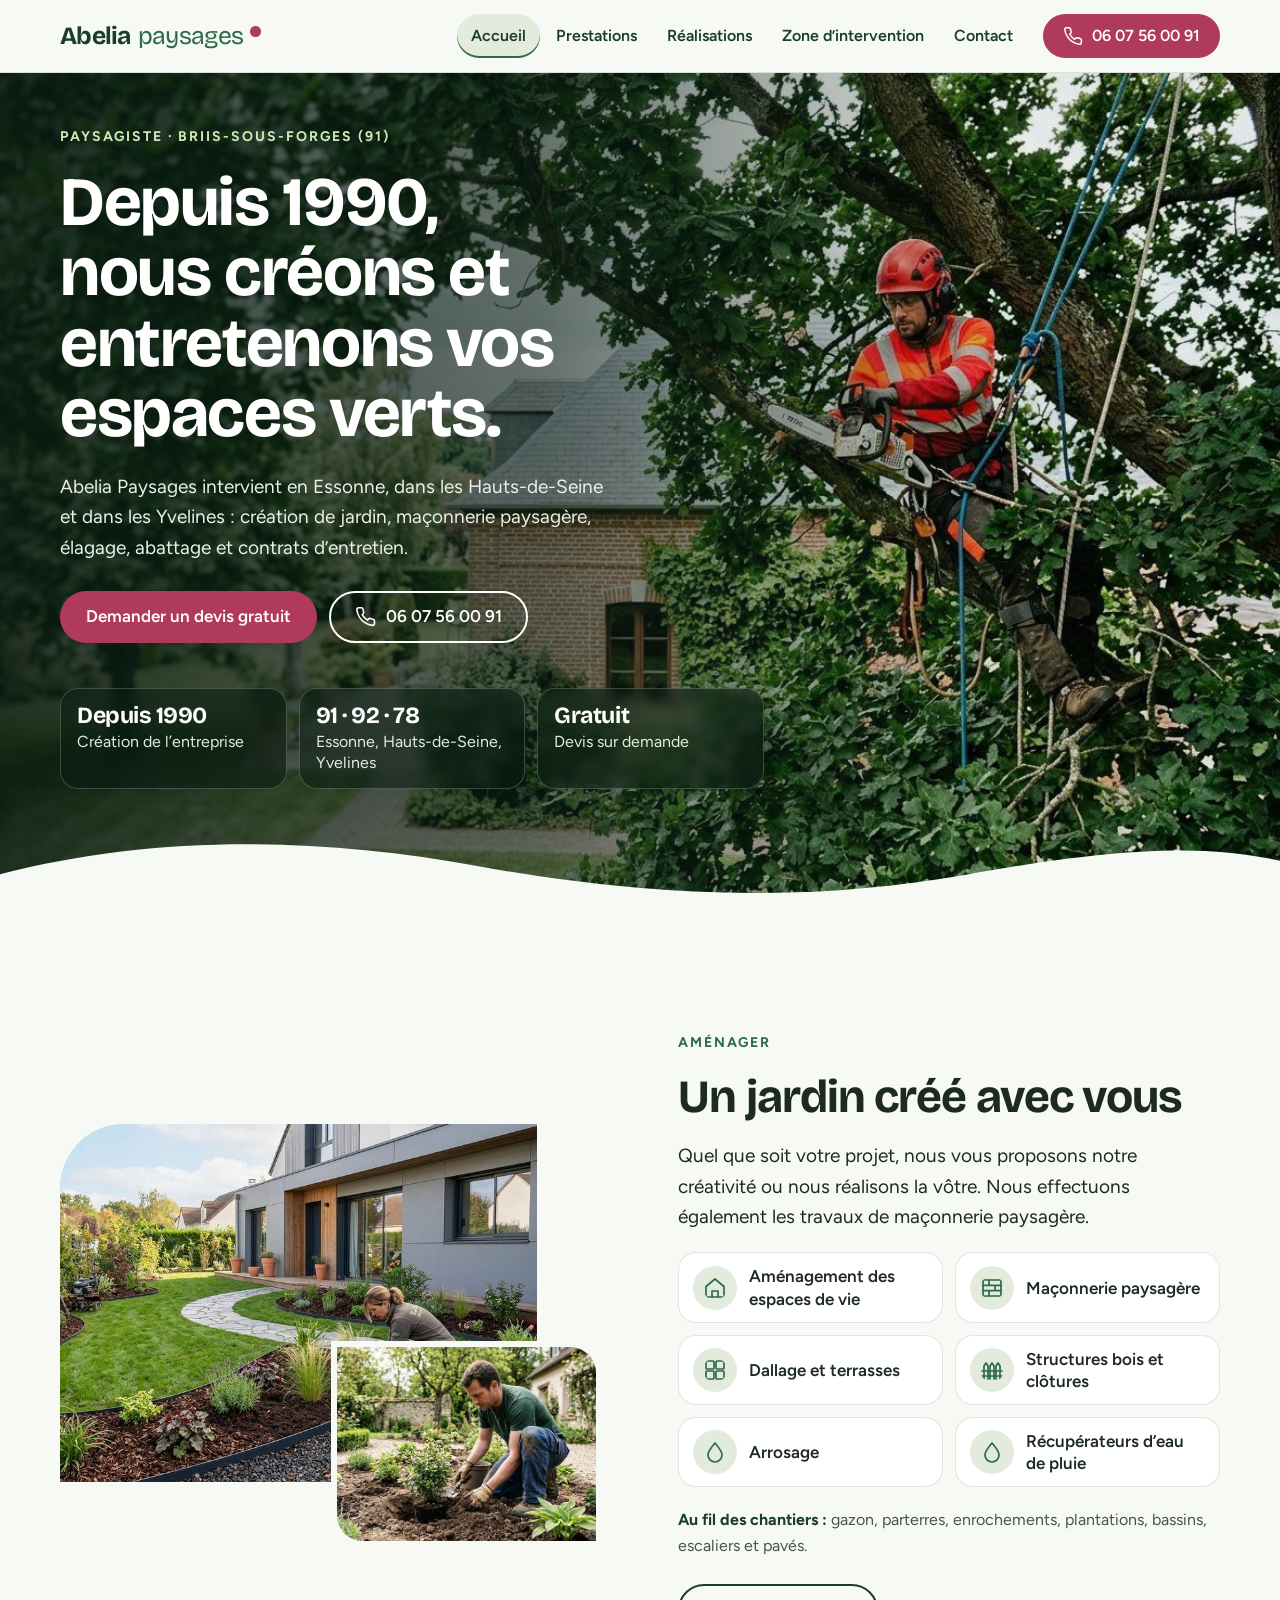
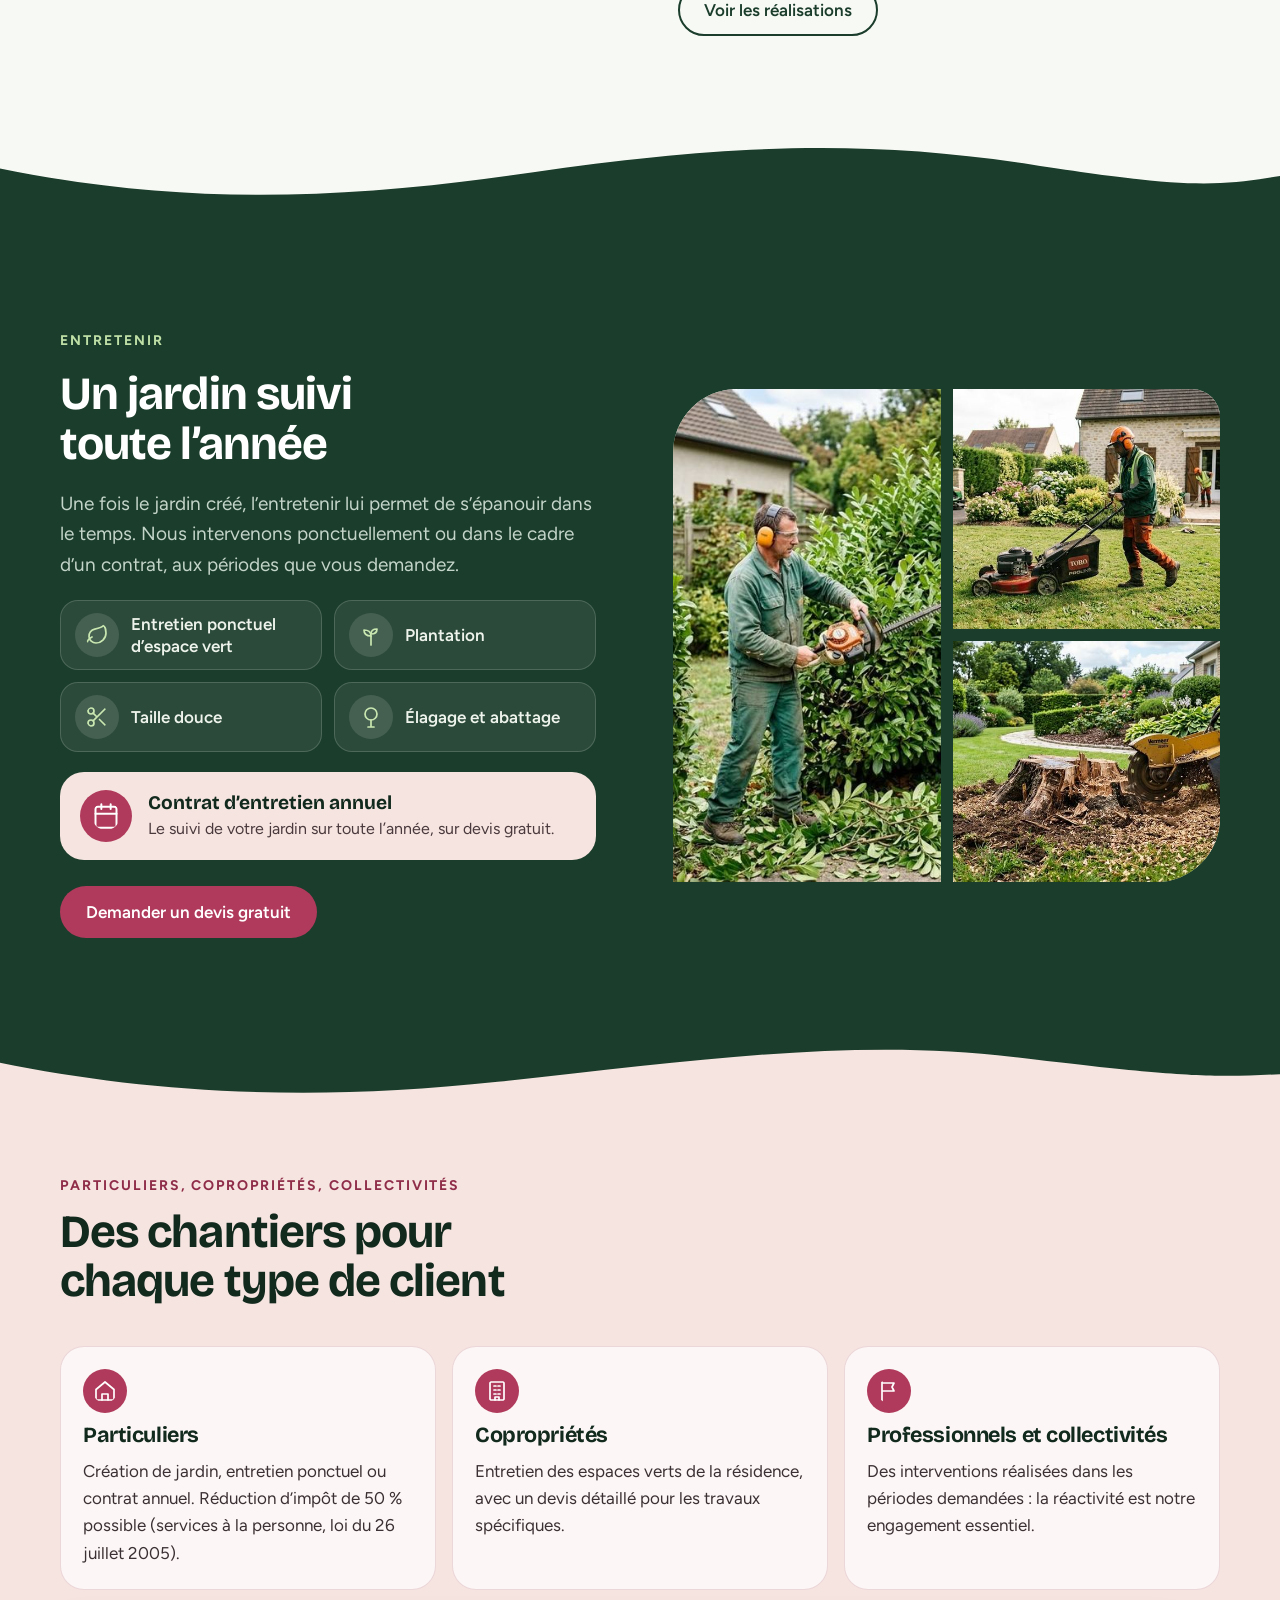
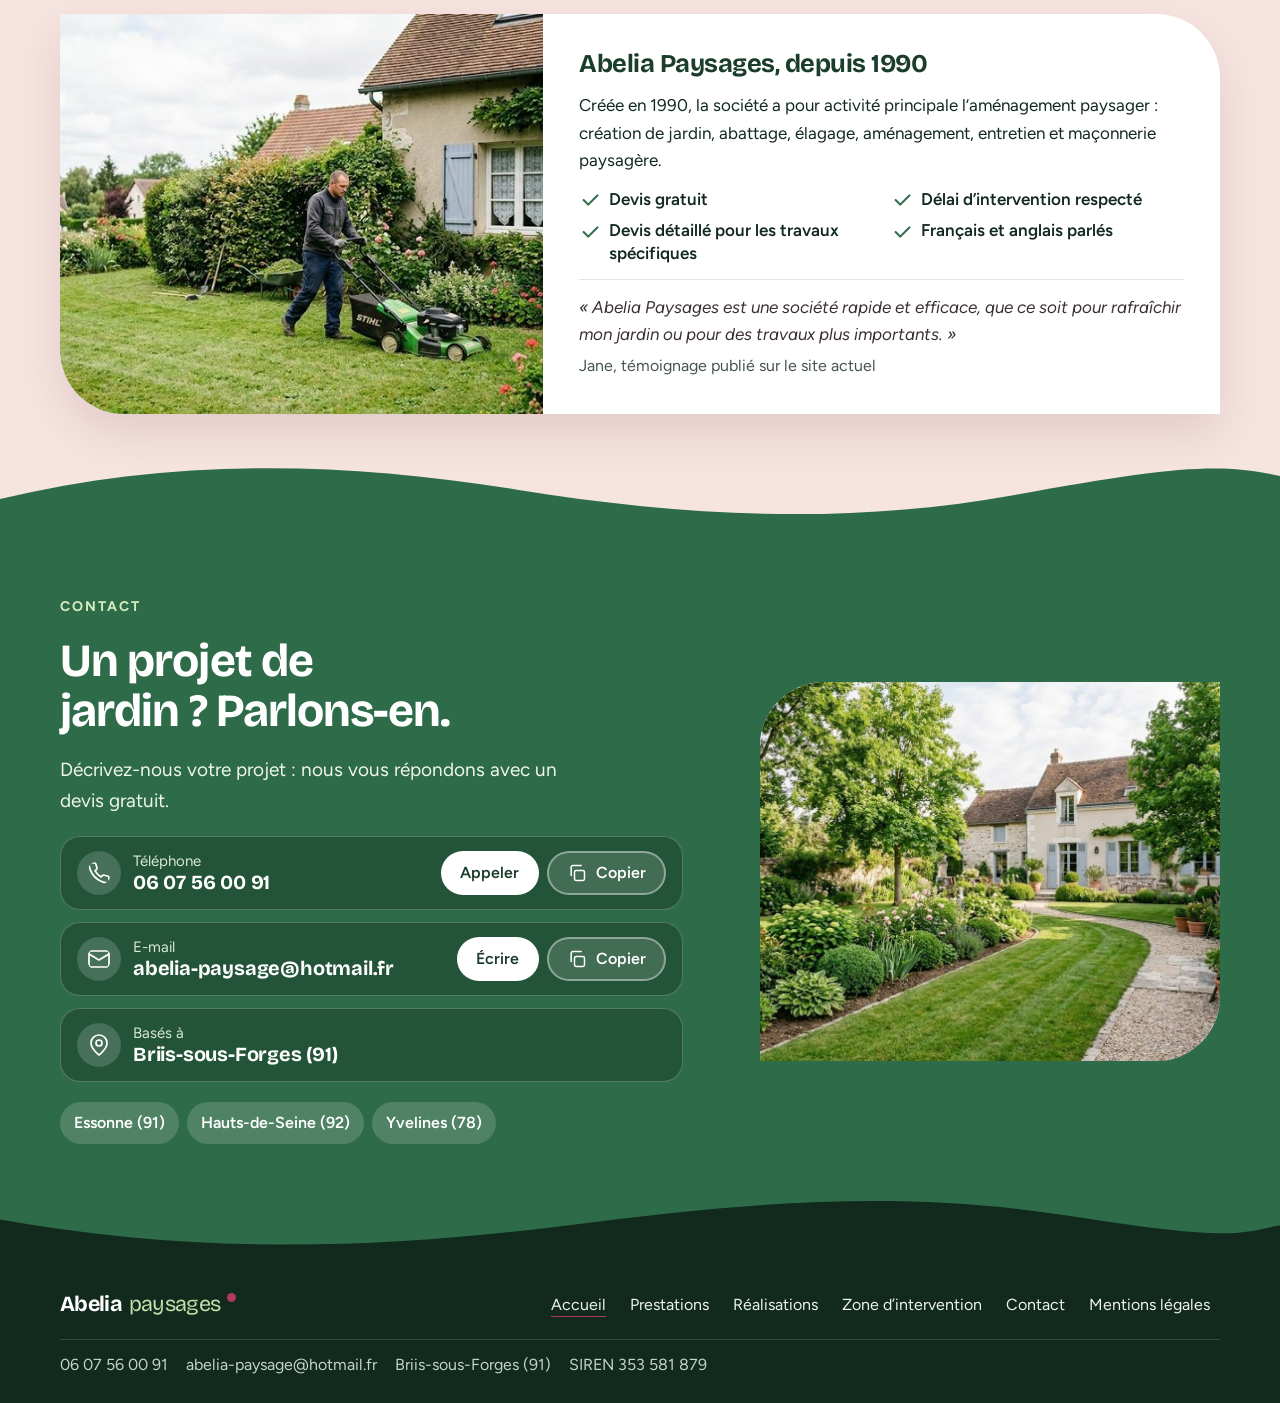
==== commit fc7a75d4: "Accueil : titre principal reformulé (sens ambigu de « votre espace vert, depuis 1990 ») Co-Authored-" ====
--- a/index.html
+++ b/index.html
@@ -57,8 +57,8 @@
     <div class="wrap hero__in">
       <div class="hero__copy">
         <p class="eyebrow">Paysagiste · Briis-sous-Forges (91)</p>
-        <h1 id="h1">Créer et entretenir votre espace vert, depuis 1990.</h1>
-        <p class="lead">Abelia Paysages aménage et entretient les jardins de l’Essonne, des Hauts-de-Seine et des Yvelines : création de jardin, maçonnerie paysagère, élagage, abattage et contrats d’entretien.</p>
+        <h1 id="h1">Depuis 1990, nous créons et entretenons vos espaces verts.</h1>
+        <p class="lead">Abelia Paysages intervient en Essonne, dans les Hauts-de-Seine et dans les Yvelines : création de jardin, maçonnerie paysagère, élagage, abattage et contrats d’entretien.</p>
         <div class="actions">
           <a class="btn btn--rose" href="#contact">Demander un devis gratuit</a>
           <a class="btn btn--line" href="tel:+33607560091"><svg class="ico" aria-hidden="true"><use href="#i-phone"/></svg>06 07 56 00 91</a>
